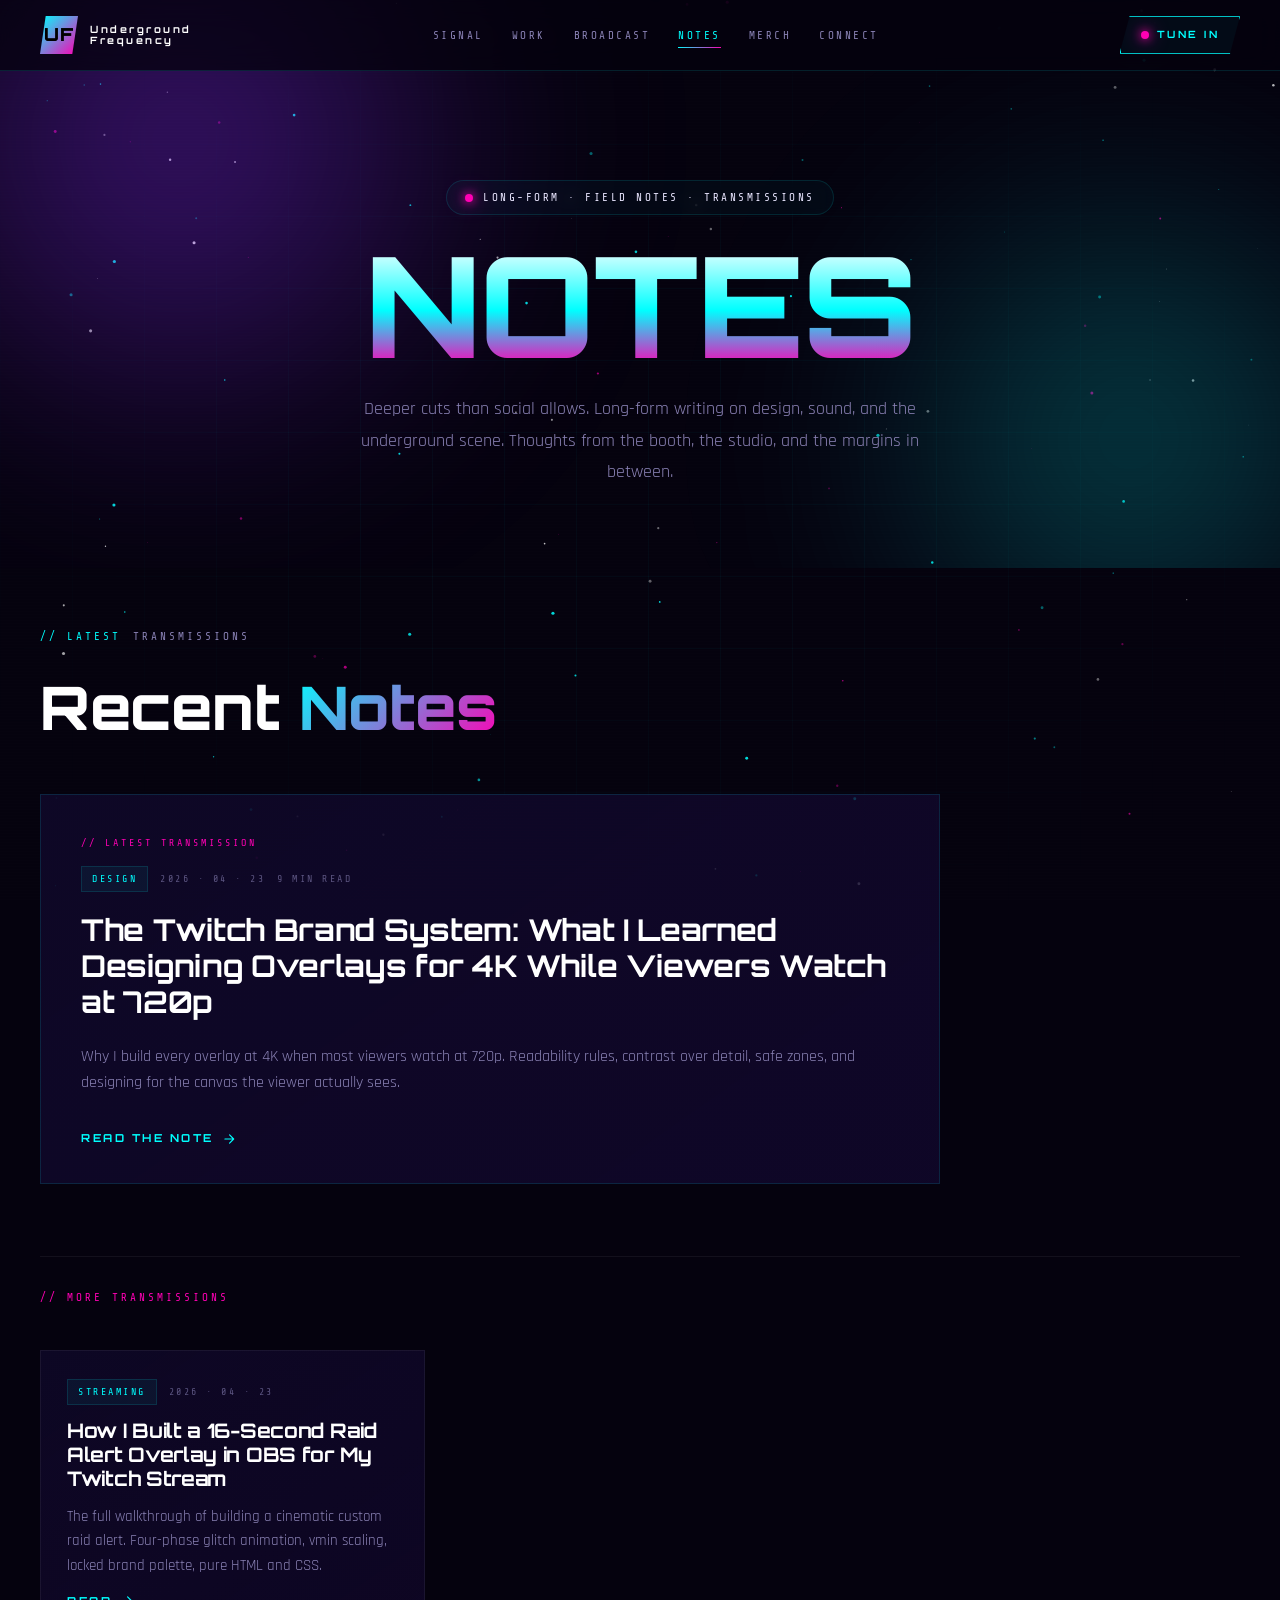
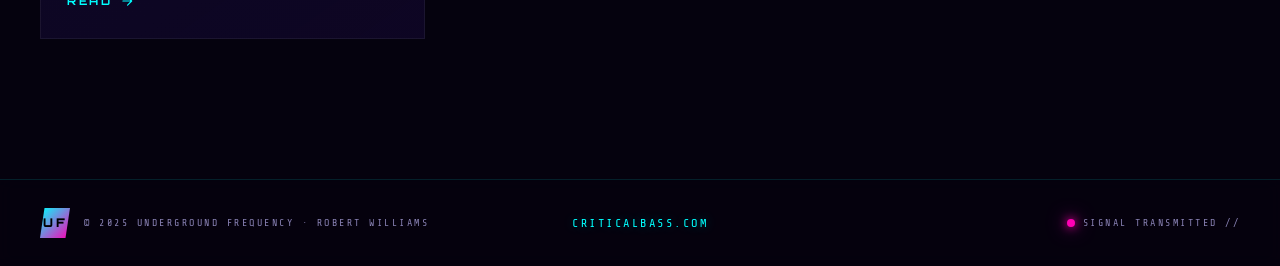
==== notes/index.html @ 5f172b1c "Added a Notes section and two articles" ====
<!DOCTYPE html>
<html lang="en">
<head>
<meta charset="UTF-8">
<meta name="viewport" content="width=device-width,initial-scale=1.0">
<meta name="theme-color" content="#05020e">
<title>Notes · Underground Frequency</title>
<meta name="description" content="Notes from Underground Frequency. Long-form writing on design, sound, and the underground scene by Rob Williams.">
<meta property="og:title" content="Notes · Underground Frequency">
<meta property="og:description" content="Long-form writing on design, sound, and the underground scene.">
<meta property="og:type" content="website">
<meta property="og:url" content="https://criticalbass.com/notes">
<meta property="og:image" content="../event_flyer.jpg">
<meta name="twitter:card" content="summary_large_image">
<link rel="icon" type="image/png" href="../cyber_logo.png">
<link rel="preconnect" href="https://fonts.googleapis.com">
<link rel="preconnect" href="https://fonts.gstatic.com" crossorigin>
<link href="https://fonts.googleapis.com/css2?family=Orbitron:wght@500;700;800;900&family=Rajdhani:wght@300;400;500;600;700&family=Share+Tech+Mono&display=swap" rel="stylesheet">
<link rel="stylesheet" href="../styles.css">
</head>
<body>

<canvas id="starfield" aria-hidden="true"></canvas>
<div class="grid-overlay" aria-hidden="true"></div>
<div class="scanlines" aria-hidden="true"></div>
<div class="scroll-progress" id="scroll-progress" aria-hidden="true"></div>

<nav id="nav">
  <a href="../index.html" class="nav-brand">
    <span class="nav-logo-mark">UF</span>
    <span class="nav-logo-text">Underground<br>Frequency</span>
  </a>
  <ul class="nav-links">
    <li><a href="../index.html#signal">Signal</a></li>
    <li><a href="../index.html#work">Work</a></li>
    <li><a href="../index.html#broadcast">Broadcast</a></li>
    <li><a href="index.html" class="active">Notes</a></li>
    <li><a href="../index.html#merch">Merch</a></li>
    <li><a href="../index.html#connect">Connect</a></li>
  </ul>
  <a href="https://twitch.tv/undergroundfrequency" target="_blank" rel="noopener" class="nav-cta">
    <span class="live-dot"></span>Tune In
  </a>
</nav>

<header class="page-hero" id="top">
  <div class="nebula nebula-1" aria-hidden="true"></div>
  <div class="nebula nebula-2" aria-hidden="true"></div>

  <div class="wrap page-hero-inner">
    <span class="page-eyebrow" data-reveal>
      <span class="live-dot"></span>
      <span>Long-form · Field notes · Transmissions</span>
    </span>
    <h1 class="page-title" data-reveal>
      <span class="glitch" data-text="NOTES">NOTES</span>
    </h1>
    <p class="page-lead" data-reveal>
      Deeper cuts than social allows. Long-form writing on design, sound, and the underground scene. Thoughts from the booth, the studio, and the margins in between.
    </p>
  </div>
</header>

<section class="section notes-section">
  <div class="wrap">
    <div class="section-head" data-reveal>
      <span class="section-number">// Latest</span>
      <span class="section-label">Transmissions</span>
    </div>
    <h2 class="section-title" data-reveal>Recent <span class="grad">Notes</span></h2>

    <div class="notes-featured" data-reveal>
      <a href="the-twitch-brand-system-designing-for-4k-while-viewers-watch-720p.html" class="note-card note-card-featured">
        <span class="note-featured-flag">// Latest transmission</span>
        <div class="note-card-body">
          <div class="note-meta">
            <span class="note-cat">Design</span>
            <span class="note-date">2026 · 04 · 23</span>
            <span class="note-read-time">9 min read</span>
          </div>
          <h3 class="note-title">The Twitch Brand System: What I Learned Designing Overlays for 4K While Viewers Watch at 720p</h3>
          <p class="note-excerpt">Why I build every overlay at 4K when most viewers watch at 720p. Readability rules, contrast over detail, safe zones, and designing for the canvas the viewer actually sees.</p>
          <span class="note-read">
            <span>Read the note</span>
            <svg viewBox="0 0 24 24" fill="none"><path d="M5 12h14M13 5l7 7-7 7" stroke="currentColor" stroke-width="2" stroke-linecap="round" stroke-linejoin="round"/></svg>
          </span>
        </div>
      </a>
    </div>

    <div class="notes-more-label" data-reveal>
      <span>// More transmissions</span>
    </div>

    <div class="notes-grid" data-reveal>
      <a href="how-i-built-a-16-second-raid-alert-overlay-in-obs.html" class="note-card">
        <div class="note-card-body">
          <div class="note-meta">
            <span class="note-cat">Streaming</span>
            <span class="note-date">2026 · 04 · 23</span>
          </div>
          <h3 class="note-title">How I Built a 16-Second Raid Alert Overlay in OBS for My Twitch Stream</h3>
          <p class="note-excerpt">The full walkthrough of building a cinematic custom raid alert. Four-phase glitch animation, vmin scaling, locked brand palette, pure HTML and CSS.</p>
          <span class="note-read">
            <span>Read</span>
            <svg viewBox="0 0 24 24" fill="none"><path d="M5 12h14M13 5l7 7-7 7" stroke="currentColor" stroke-width="2" stroke-linecap="round" stroke-linejoin="round"/></svg>
          </span>
        </div>
      </a>
    </div>
  </div>
</section>

<footer>
  <div class="footer-inner">
    <div class="footer-left">
      <span class="footer-mark">UF</span>
      <span>© 2025 Underground Frequency · Robert Williams</span>
    </div>
    <div class="footer-center">criticalbass.com</div>
    <div class="footer-right">
      <span class="live-dot"></span>
      <span>SIGNAL TRANSMITTED //</span>
    </div>
  </div>
</footer>

<script src="../script.js"></script>
</body>
</html>
---- styles.css ----
/* =========================================================
   UNDERGROUND FREQUENCY · criticalbass.com
   Palette and type per brand style guide
   ========================================================= */

:root {
  --bg: #05020e;
  --bg-2: #0b0620;
  --surface: #0f0828;
  --surface-2: #150a35;
  --cyan: #00ffff;
  --magenta: #ff00b4;
  --purple: #8a2bff;
  --violet: #a98bff;
  --white: #ffffff;
  --text: #e9e6ff;
  --muted: #8a82b5;
  --dim: #5b5480;
  --border: rgba(0, 255, 255, 0.12);
  --border-soft: rgba(255, 255, 255, 0.06);
  --grad: linear-gradient(135deg, var(--cyan) 0%, var(--magenta) 100%);
  --grad-soft: linear-gradient(135deg, rgba(0, 255, 255, 0.35), rgba(255, 0, 180, 0.35));
  --glow-cyan: 0 0 24px rgba(0, 255, 255, 0.45);
  --glow-magenta: 0 0 24px rgba(255, 0, 180, 0.45);
  --shadow-lift: 0 20px 60px rgba(0, 0, 0, 0.6), 0 0 30px rgba(0, 255, 255, 0.08);
  --ease: cubic-bezier(0.22, 1, 0.36, 1);
}

* { margin: 0; padding: 0; box-sizing: border-box; }
html { scroll-behavior: smooth; }
body {
  background: var(--bg);
  color: var(--text);
  font-family: 'Rajdhani', system-ui, sans-serif;
  font-weight: 400;
  overflow-x: hidden;
  line-height: 1.55;
  -webkit-font-smoothing: antialiased;
}
a { color: inherit; text-decoration: none; }
img { display: block; max-width: 100%; }
button { font-family: inherit; cursor: pointer; }

/* ---------- Background FX ---------- */

#starfield {
  position: fixed; inset: 0;
  width: 100%; height: 100%;
  z-index: 0;
  pointer-events: none;
}
.grid-overlay {
  position: fixed; inset: 0;
  pointer-events: none; z-index: 1;
  background-image:
    linear-gradient(rgba(0, 255, 255, 0.035) 1px, transparent 1px),
    linear-gradient(90deg, rgba(0, 255, 255, 0.035) 1px, transparent 1px);
  background-size: 72px 72px;
  mask-image: radial-gradient(ellipse at center, rgba(0,0,0,0.9) 30%, transparent 85%);
  -webkit-mask-image: radial-gradient(ellipse at center, rgba(0,0,0,0.9) 30%, transparent 85%);
}
.scanlines {
  position: fixed; inset: 0;
  pointer-events: none; z-index: 2;
  background-image: repeating-linear-gradient(
    0deg,
    rgba(255, 255, 255, 0.012) 0 1px,
    transparent 1px 3px
  );
  mix-blend-mode: overlay;
  opacity: 0.6;
}
.scroll-progress {
  position: fixed; top: 0; left: 0;
  width: 0%; height: 2px;
  background: var(--grad);
  box-shadow: var(--glow-cyan);
  z-index: 200;
  transition: width 0.1s linear;
}

/* ---------- Nav ---------- */

nav {
  position: fixed; top: 0; left: 0; right: 0;
  z-index: 100;
  display: flex; justify-content: space-between; align-items: center;
  padding: 16px 40px;
  background: rgba(5, 2, 14, 0.75);
  backdrop-filter: blur(16px);
  -webkit-backdrop-filter: blur(16px);
  border-bottom: 1px solid var(--border);
  transition: background 0.3s, border-color 0.3s, padding 0.3s;
}
nav.scrolled {
  padding: 10px 40px;
  background: rgba(5, 2, 14, 0.92);
  border-bottom-color: rgba(0, 255, 255, 0.2);
}
.nav-brand {
  display: flex; align-items: center; gap: 12px;
}
.nav-logo-mark {
  font-family: 'Orbitron', monospace;
  font-size: 18px;
  font-weight: 900;
  letter-spacing: 1px;
  width: 38px; height: 38px;
  display: grid; place-items: center;
  background: var(--grad);
  color: #000;
  clip-path: polygon(15% 0, 100% 0, 85% 100%, 0 100%);
}
.nav-logo-text {
  font-family: 'Orbitron', monospace;
  font-size: 10px;
  font-weight: 700;
  letter-spacing: 2.5px;
  line-height: 1.15;
  color: var(--white);
}
.nav-links {
  display: flex; gap: 28px; list-style: none;
}
.nav-links a {
  font-family: 'Share Tech Mono', monospace;
  font-size: 11px;
  letter-spacing: 2.5px;
  color: var(--muted);
  text-transform: uppercase;
  position: relative;
  padding: 4px 0;
  transition: color 0.25s var(--ease);
}
.nav-links a::after {
  content: '';
  position: absolute; left: 0; bottom: -2px;
  width: 0; height: 1px;
  background: var(--grad);
  transition: width 0.3s var(--ease);
}
.nav-links a:hover { color: var(--cyan); }
.nav-links a:hover::after { width: 100%; }

.nav-cta {
  display: inline-flex; align-items: center; gap: 8px;
  font-family: 'Orbitron', monospace;
  font-size: 10px;
  font-weight: 700;
  letter-spacing: 2.5px;
  text-transform: uppercase;
  color: var(--cyan);
  padding: 10px 20px;
  border: 1px solid var(--cyan);
  background: rgba(0, 255, 255, 0.04);
  clip-path: polygon(10px 0, 100% 0, calc(100% - 10px) 100%, 0 100%);
  transition: background 0.25s, box-shadow 0.25s, transform 0.25s;
}
.nav-cta:hover {
  background: rgba(0, 255, 255, 0.14);
  box-shadow: var(--glow-cyan);
  transform: translateY(-1px);
}

.live-dot {
  width: 8px; height: 8px; border-radius: 50%;
  background: var(--magenta);
  box-shadow: 0 0 10px var(--magenta), 0 0 20px var(--magenta);
  animation: livePulse 1.6s ease-in-out infinite;
  display: inline-block;
  flex-shrink: 0;
}
@keyframes livePulse {
  0%, 100% { opacity: 1; transform: scale(1); }
  50% { opacity: 0.45; transform: scale(0.85); }
}

/* ---------- Hero ---------- */

.hero {
  min-height: 100vh;
  position: relative;
  z-index: 3;
  display: flex; align-items: center; justify-content: center;
  padding: 140px 40px 100px;
  overflow: hidden;
}
.nebula {
  position: absolute;
  border-radius: 50%;
  filter: blur(100px);
  pointer-events: none;
  z-index: -1;
}
.nebula-1 {
  width: 720px; height: 720px;
  background: radial-gradient(circle, rgba(138, 43, 255, 0.45), transparent 70%);
  top: -220px; left: -180px;
  animation: drift 14s ease-in-out infinite;
}
.nebula-2 {
  width: 620px; height: 620px;
  background: radial-gradient(circle, rgba(0, 255, 255, 0.28), transparent 70%);
  bottom: -180px; right: -160px;
  animation: drift 18s ease-in-out infinite reverse;
}
.nebula-3 {
  width: 500px; height: 500px;
  background: radial-gradient(circle, rgba(255, 0, 180, 0.28), transparent 70%);
  top: 45%; left: 50%;
  transform: translate(-50%, -50%);
  animation: pulse 10s ease-in-out infinite;
}
@keyframes drift {
  0%, 100% { transform: translate(0, 0) scale(1); }
  50% { transform: translate(40px, -30px) scale(1.08); }
}
@keyframes pulse {
  0%, 100% { opacity: 0.6; transform: translate(-50%, -50%) scale(1); }
  50% { opacity: 1; transform: translate(-50%, -50%) scale(1.15); }
}

.hero-inner {
  max-width: 960px; margin: 0 auto;
  text-align: center;
  position: relative;
  display: flex; flex-direction: column; align-items: center;
  gap: 28px;
}
.status-pill {
  display: inline-flex; align-items: center; gap: 10px;
  font-family: 'Share Tech Mono', monospace;
  font-size: 11px;
  letter-spacing: 2.5px;
  text-transform: uppercase;
  color: var(--text);
  padding: 8px 18px;
  border: 1px solid var(--border);
  background: rgba(0, 255, 255, 0.03);
  border-radius: 100px;
  backdrop-filter: blur(8px);
}
.hero-logo {
  width: clamp(140px, 18vw, 200px);
  height: auto;
  filter: drop-shadow(0 0 28px rgba(0, 255, 255, 0.35)) drop-shadow(0 0 40px rgba(255, 0, 180, 0.18));
  animation: floatY 6s ease-in-out infinite;
}
@keyframes floatY {
  0%, 100% { transform: translateY(0); }
  50% { transform: translateY(-10px); }
}

.hero-title {
  font-family: 'Orbitron', monospace;
  font-weight: 900;
  font-size: clamp(44px, 10vw, 130px);
  line-height: 0.88;
  letter-spacing: -1px;
  display: flex; flex-direction: column; gap: 2px;
}
.hero-title .glitch {
  background: linear-gradient(180deg, #ffffff 0%, var(--cyan) 55%, var(--magenta) 100%);
  -webkit-background-clip: text;
  background-clip: text;
  -webkit-text-fill-color: transparent;
  color: transparent;
  position: relative;
  display: inline-block;
}
.hero-title .glitch::before,
.hero-title .glitch::after {
  content: attr(data-text);
  position: absolute;
  inset: 0;
  background: inherit;
  -webkit-background-clip: text;
  background-clip: text;
  -webkit-text-fill-color: transparent;
  color: transparent;
  pointer-events: none;
  opacity: 0;
}
.hero-title .glitch:hover::before {
  opacity: 0.6;
  transform: translate(-3px, 0);
  filter: hue-rotate(30deg);
  animation: glitchA 0.7s steps(3) infinite;
}
.hero-title .glitch:hover::after {
  opacity: 0.6;
  transform: translate(3px, 0);
  filter: hue-rotate(-30deg);
  animation: glitchB 0.7s steps(3) infinite;
}
@keyframes glitchA {
  0%, 100% { clip-path: inset(0 0 80% 0); }
  50% { clip-path: inset(40% 0 20% 0); }
}
@keyframes glitchB {
  0%, 100% { clip-path: inset(80% 0 0 0); }
  50% { clip-path: inset(20% 0 40% 0); }
}

.hero-meta {
  display: flex; flex-wrap: wrap; justify-content: center;
  gap: 12px;
  font-size: 15px;
  color: var(--text);
  font-weight: 500;
  letter-spacing: 0.5px;
}
.hero-meta .dot { color: var(--cyan); }

.hero-tags {
  display: flex; flex-wrap: wrap; justify-content: center;
  gap: 12px;
  font-family: 'Share Tech Mono', monospace;
  font-size: 11px;
  letter-spacing: 3.5px;
  color: var(--muted);
}
.hero-tags .sep { color: var(--magenta); }

.waveform {
  display: flex; gap: 4px; align-items: center;
  height: 52px;
  margin: 6px 0;
}
.waveform span {
  display: block;
  width: 3px;
  background: var(--grad);
  border-radius: 2px;
  box-shadow: 0 0 8px rgba(0, 255, 255, 0.5);
  animation: wave 1.2s ease-in-out infinite;
}
.waveform span:nth-child(1)  { animation-delay: 0.00s; }
.waveform span:nth-child(2)  { animation-delay: 0.08s; }
.waveform span:nth-child(3)  { animation-delay: 0.16s; }
.waveform span:nth-child(4)  { animation-delay: 0.24s; }
.waveform span:nth-child(5)  { animation-delay: 0.32s; }
.waveform span:nth-child(6)  { animation-delay: 0.40s; }
.waveform span:nth-child(7)  { animation-delay: 0.48s; }
.waveform span:nth-child(8)  { animation-delay: 0.56s; }
.waveform span:nth-child(9)  { animation-delay: 0.64s; }
.waveform span:nth-child(10) { animation-delay: 0.72s; }
.waveform span:nth-child(11) { animation-delay: 0.80s; }
.waveform span:nth-child(12) { animation-delay: 0.88s; }
.waveform span:nth-child(13) { animation-delay: 0.96s; }
.waveform span:nth-child(14) { animation-delay: 1.04s; }
.waveform span:nth-child(15) { animation-delay: 1.12s; }
.waveform span:nth-child(16) { animation-delay: 1.20s; }
.waveform span:nth-child(17) { animation-delay: 1.28s; }
.waveform span:nth-child(18) { animation-delay: 1.36s; }
.waveform span:nth-child(19) { animation-delay: 1.44s; }
.waveform span:nth-child(20) { animation-delay: 1.52s; }
.waveform span:nth-child(21) { animation-delay: 1.60s; }
.waveform span:nth-child(22) { animation-delay: 1.68s; }
.waveform span:nth-child(23) { animation-delay: 1.76s; }
.waveform span:nth-child(24) { animation-delay: 1.84s; }
.waveform span:nth-child(25) { animation-delay: 1.92s; }
@keyframes wave {
  0%, 100% { height: 12%; }
  50% { height: 100%; }
}

.hero-ctas {
  display: flex; gap: 16px; flex-wrap: wrap; justify-content: center;
  margin-top: 8px;
}
.btn {
  display: inline-flex; align-items: center; gap: 10px;
  font-family: 'Orbitron', monospace;
  font-size: 11px;
  font-weight: 700;
  letter-spacing: 3px;
  text-transform: uppercase;
  padding: 16px 28px;
  border: 1px solid transparent;
  transition: transform 0.25s var(--ease), box-shadow 0.25s var(--ease), background 0.25s, color 0.25s;
  position: relative;
  clip-path: polygon(12px 0, 100% 0, calc(100% - 12px) 100%, 0 100%);
}
.btn svg { width: 16px; height: 16px; }
.btn-primary {
  background: var(--grad);
  color: #000;
  font-weight: 800;
}
.btn-primary:hover {
  transform: translateY(-3px);
  box-shadow: 0 16px 42px rgba(0, 255, 255, 0.35), 0 0 0 1px rgba(255, 0, 180, 0.3);
}
.btn-ghost {
  background: rgba(0, 255, 255, 0.04);
  border-color: var(--cyan);
  color: var(--cyan);
}
.btn-ghost:hover {
  background: rgba(0, 255, 255, 0.12);
  transform: translateY(-3px);
  box-shadow: var(--glow-cyan);
}

.scroll-hint {
  position: absolute; bottom: 32px; left: 50%;
  transform: translateX(-50%);
  display: flex; flex-direction: column; align-items: center; gap: 10px;
}
.scroll-hint span {
  font-family: 'Share Tech Mono', monospace;
  font-size: 10px;
  letter-spacing: 3px;
  color: var(--muted);
}
.scroll-hint .scroll-line {
  width: 1px; height: 44px;
  background: linear-gradient(180deg, var(--cyan), transparent);
  animation: pulseLine 2s ease-in-out infinite;
}
@keyframes pulseLine {
  0%, 100% { opacity: 0.3; }
  50% { opacity: 1; }
}

/* ---------- Section primitives ---------- */

.section {
  position: relative;
  z-index: 3;
  padding: 140px 40px;
}
.wrap {
  max-width: 1280px;
  margin: 0 auto;
  width: 100%;
}
.section-head {
  display: flex; align-items: center; gap: 12px;
  margin-bottom: 16px;
}
.section-head.center { justify-content: center; }
.section-number, .section-label {
  font-family: 'Share Tech Mono', monospace;
  font-size: 11px;
  letter-spacing: 3px;
  text-transform: uppercase;
}
.section-number { color: var(--cyan); }
.section-label { color: var(--muted); }
.section-title {
  font-family: 'Orbitron', monospace;
  font-size: clamp(32px, 5vw, 60px);
  font-weight: 800;
  color: var(--white);
  margin-bottom: 20px;
  letter-spacing: -0.5px;
}
.section-title.center { text-align: center; }
.section-title .grad {
  background: var(--grad);
  -webkit-background-clip: text;
  background-clip: text;
  -webkit-text-fill-color: transparent;
}
.section-sub {
  font-size: 17px;
  color: var(--muted);
  max-width: 640px;
  margin-bottom: 48px;
  line-height: 1.7;
}
.section-sub.center { margin-left: auto; margin-right: auto; text-align: center; }

.divider {
  position: relative;
  z-index: 3;
  display: flex; align-items: center; gap: 16px;
  max-width: 1280px;
  margin: 0 auto;
  padding: 0 40px;
}
.divider span {
  flex: 1; height: 1px;
  background: linear-gradient(90deg, transparent, rgba(0, 255, 255, 0.25), transparent);
}
.divider i {
  display: block; width: 8px; height: 8px;
  background: var(--cyan);
  transform: rotate(45deg);
  box-shadow: 0 0 12px var(--cyan);
}

/* ---------- Signal (About) ---------- */

.signal-grid {
  display: grid; grid-template-columns: 1.1fr 1fr;
  gap: 72px; align-items: center;
  margin-top: 32px;
}
.signal-copy p {
  font-size: 17px; line-height: 1.85;
  color: var(--muted);
  margin-bottom: 16px;
}
.signal-copy p.lead {
  font-size: 20px;
  color: var(--text);
}
.signal-copy p strong { color: var(--white); font-weight: 600; }
.signal-copy .whisper {
  font-family: 'Share Tech Mono', monospace;
  font-size: 12px;
  letter-spacing: 3px;
  color: var(--cyan);
  text-transform: uppercase;
  margin-top: 24px;
}
.stats {
  display: grid; grid-template-columns: 1fr 1fr;
  gap: 18px;
}
.stat {
  background: linear-gradient(145deg, rgba(15, 8, 40, 0.8), rgba(21, 10, 53, 0.5));
  border: 1px solid var(--border-soft);
  padding: 26px 22px;
  position: relative;
  transition: transform 0.3s var(--ease), border-color 0.3s;
  overflow: hidden;
}
.stat::before {
  content: '';
  position: absolute; top: 0; left: 0;
  width: 3px; height: 100%;
  background: var(--grad);
}
.stat::after {
  content: '';
  position: absolute;
  top: -2px; right: -2px;
  width: 16px; height: 16px;
  border-top: 2px solid var(--cyan);
  border-right: 2px solid var(--cyan);
  opacity: 0;
  transition: opacity 0.3s;
}
.stat:hover {
  transform: translateY(-4px);
  border-color: rgba(0, 255, 255, 0.3);
}
.stat:hover::after { opacity: 1; }
.stat-num {
  display: block;
  font-family: 'Orbitron', monospace;
  font-size: 34px;
  font-weight: 800;
  color: var(--cyan);
  text-shadow: 0 0 18px rgba(0, 255, 255, 0.5);
  margin-bottom: 8px;
  letter-spacing: -1px;
}
.stat-num small {
  font-size: 14px;
  color: var(--magenta);
  text-shadow: 0 0 10px rgba(255, 0, 180, 0.5);
  margin-left: 2px;
}
.stat-lbl {
  display: block;
  font-family: 'Share Tech Mono', monospace;
  font-size: 10px;
  letter-spacing: 2px;
  color: var(--muted);
  text-transform: uppercase;
}

/* ---------- Work / Gallery ---------- */

.filters {
  display: flex; flex-wrap: wrap; gap: 10px;
  margin-bottom: 40px;
}
.filter {
  font-family: 'Share Tech Mono', monospace;
  font-size: 11px;
  letter-spacing: 2.5px;
  text-transform: uppercase;
  padding: 10px 18px;
  background: transparent;
  color: var(--muted);
  border: 1px solid var(--border-soft);
  transition: color 0.25s, border-color 0.25s, background 0.25s, box-shadow 0.25s;
}
.filter:hover { color: var(--cyan); border-color: var(--cyan); }
.filter.active {
  color: #000;
  background: var(--grad);
  border-color: transparent;
  box-shadow: 0 0 20px rgba(0, 255, 255, 0.3);
  font-weight: 700;
}

.gallery {
  display: grid;
  grid-template-columns: repeat(6, 1fr);
  grid-auto-rows: 220px;
  gap: 18px;
}
.tile {
  position: relative;
  overflow: hidden;
  grid-column: span 2;
  grid-row: span 1;
  background: var(--surface);
  border: 1px solid var(--border-soft);
  cursor: pointer;
  transition: transform 0.45s var(--ease), border-color 0.35s, box-shadow 0.35s, opacity 0.35s;
}
.tile img {
  width: 100%; height: 100%;
  object-fit: cover;
  transition: transform 0.6s var(--ease), filter 0.35s;
}
.tile::before, .tile::after {
  content: '';
  position: absolute;
  width: 22px; height: 22px;
  opacity: 0;
  transition: opacity 0.3s;
  z-index: 3;
}
.tile::before {
  top: 10px; right: 10px;
  border-top: 2px solid var(--cyan);
  border-right: 2px solid var(--cyan);
}
.tile::after {
  bottom: 10px; left: 10px;
  border-bottom: 2px solid var(--magenta);
  border-left: 2px solid var(--magenta);
}
.tile:hover {
  transform: translateY(-6px);
  border-color: rgba(0, 255, 255, 0.35);
  box-shadow: var(--shadow-lift);
}
.tile:hover::before, .tile:hover::after { opacity: 1; }
.tile:hover img { transform: scale(1.06); }
.tile figcaption {
  position: absolute; left: 0; right: 0; bottom: 0;
  padding: 22px 18px 16px;
  background: linear-gradient(0deg, rgba(5, 2, 14, 0.96) 10%, rgba(5, 2, 14, 0.4) 70%, transparent);
  transform: translateY(30%);
  opacity: 0;
  transition: transform 0.35s var(--ease), opacity 0.35s;
  z-index: 2;
}
.tile:hover figcaption { transform: translateY(0); opacity: 1; }
.tile-cat {
  display: block;
  font-family: 'Share Tech Mono', monospace;
  font-size: 9px;
  letter-spacing: 3px;
  color: var(--cyan);
  text-transform: uppercase;
  margin-bottom: 6px;
}
.tile-title {
  display: block;
  font-family: 'Orbitron', monospace;
  font-size: 14px;
  font-weight: 700;
  color: var(--white);
  letter-spacing: 0.5px;
  margin-bottom: 3px;
}
.tile-meta {
  display: block;
  font-size: 11px;
  color: var(--muted);
  letter-spacing: 0.5px;
}
.tile-lg  { grid-column: span 4; grid-row: span 2; }
.tile-tall { grid-row: span 2; }
.tile-wide { grid-column: span 4; }

.tile.hidden {
  opacity: 0; pointer-events: none;
  transform: scale(0.92);
  display: none;
}

/* ---------- Broadcast ---------- */

.broadcast-section { background: linear-gradient(180deg, transparent, rgba(15, 8, 40, 0.5), transparent); }
.broadcast-card {
  position: relative;
  margin-top: 40px;
  padding: 56px 52px;
  background: linear-gradient(145deg, rgba(15, 8, 40, 0.95), rgba(21, 10, 53, 0.75));
  border: 1px solid var(--border);
  overflow: hidden;
  display: grid;
  grid-template-columns: 1fr auto;
  gap: 60px;
  align-items: center;
}
.broadcast-glow {
  position: absolute;
  top: -40%; right: -10%;
  width: 560px; height: 560px;
  background: radial-gradient(circle, rgba(255, 0, 180, 0.3), transparent 65%);
  filter: blur(60px);
  pointer-events: none;
}
.broadcast-content { position: relative; z-index: 2; }
.broadcast-status {
  display: inline-flex; align-items: center; gap: 10px;
  font-family: 'Share Tech Mono', monospace;
  font-size: 11px;
  letter-spacing: 3px;
  color: var(--cyan);
  text-transform: uppercase;
  padding: 8px 16px;
  border: 1px solid var(--cyan);
  background: rgba(0, 255, 255, 0.06);
  margin-bottom: 20px;
}
.broadcast-title {
  font-family: 'Orbitron', monospace;
  font-size: clamp(28px, 3.2vw, 44px);
  font-weight: 800;
  color: var(--white);
  margin-bottom: 18px;
  letter-spacing: -0.5px;
}
.broadcast-copy {
  font-size: 17px;
  color: var(--muted);
  line-height: 1.8;
  max-width: 520px;
  margin-bottom: 30px;
}
.broadcast-copy strong { color: var(--white); }
.broadcast-ctas {
  display: flex; gap: 14px; flex-wrap: wrap;
}
.broadcast-eq {
  display: flex; gap: 5px; align-items: flex-end;
  height: 160px;
  position: relative; z-index: 2;
}
.broadcast-eq span {
  display: block;
  width: 6px;
  background: var(--grad);
  border-radius: 3px;
  box-shadow: 0 0 10px rgba(0, 255, 255, 0.45);
  animation: eq 1.4s ease-in-out infinite;
}
.broadcast-eq span:nth-child(1)  { animation-delay: 0.00s; }
.broadcast-eq span:nth-child(2)  { animation-delay: 0.07s; }
.broadcast-eq span:nth-child(3)  { animation-delay: 0.14s; }
.broadcast-eq span:nth-child(4)  { animation-delay: 0.21s; }
.broadcast-eq span:nth-child(5)  { animation-delay: 0.28s; }
.broadcast-eq span:nth-child(6)  { animation-delay: 0.35s; }
.broadcast-eq span:nth-child(7)  { animation-delay: 0.42s; }
.broadcast-eq span:nth-child(8)  { animation-delay: 0.49s; }
.broadcast-eq span:nth-child(9)  { animation-delay: 0.56s; }
.broadcast-eq span:nth-child(10) { animation-delay: 0.63s; }
.broadcast-eq span:nth-child(11) { animation-delay: 0.70s; }
.broadcast-eq span:nth-child(12) { animation-delay: 0.77s; }
.broadcast-eq span:nth-child(13) { animation-delay: 0.84s; }
.broadcast-eq span:nth-child(14) { animation-delay: 0.91s; }
.broadcast-eq span:nth-child(15) { animation-delay: 0.98s; }
.broadcast-eq span:nth-child(16) { animation-delay: 1.05s; }
.broadcast-eq span:nth-child(17) { animation-delay: 1.12s; }
.broadcast-eq span:nth-child(18) { animation-delay: 1.19s; }
.broadcast-eq span:nth-child(19) { animation-delay: 1.26s; }
.broadcast-eq span:nth-child(20) { animation-delay: 1.33s; }
@keyframes eq {
  0%, 100% { height: 15%; }
  50% { height: 100%; }
}

/* ---------- Merch ---------- */

.merch-card {
  margin-top: 40px;
  display: grid; grid-template-columns: 1fr 1fr;
  gap: 60px; align-items: center;
  padding: 52px;
  background: linear-gradient(145deg, rgba(15, 8, 40, 0.9), rgba(21, 10, 53, 0.6));
  border: 1px solid var(--border-soft);
  position: relative; overflow: hidden;
}
.merch-visual {
  position: relative;
  aspect-ratio: 1/1;
  transform: rotate(-2deg);
}
.merch-visual img {
  position: absolute;
  width: 80%; height: 80%;
  object-fit: cover;
  top: 0; left: 0;
  border: 1px solid var(--border-soft);
  box-shadow: 0 20px 60px rgba(0, 0, 0, 0.6);
  transition: transform 0.4s var(--ease);
}
.merch-visual-2 {
  top: auto !important; left: auto !important;
  bottom: 0; right: 0;
  transform: rotate(6deg);
  z-index: 2;
}
.merch-card:hover .merch-visual img { transform: translate(-6px, -6px); }
.merch-card:hover .merch-visual-2 { transform: rotate(6deg) translate(6px, 6px) !important; }
.merch-copy .section-label { display: block; margin-bottom: 12px; color: var(--cyan); }
.merch-copy h3 {
  font-family: 'Orbitron', monospace;
  font-size: clamp(24px, 2.8vw, 36px);
  font-weight: 800;
  color: var(--white);
  line-height: 1.1;
  margin-bottom: 16px;
  letter-spacing: -0.5px;
}
.merch-copy p {
  font-size: 17px; color: var(--muted); line-height: 1.75;
  margin-bottom: 28px;
}

/* ---------- Connect ---------- */

.connect-inner { max-width: 760px; text-align: center; }
.socials {
  display: grid; grid-template-columns: repeat(4, 1fr);
  gap: 16px;
  margin: 44px 0 36px;
}
.social {
  display: flex; flex-direction: column; align-items: center; gap: 10px;
  padding: 26px 16px;
  background: rgba(15, 8, 40, 0.6);
  border: 1px solid var(--border-soft);
  transition: transform 0.3s var(--ease), border-color 0.3s, background 0.3s, box-shadow 0.3s;
  position: relative;
  overflow: hidden;
}
.social::before {
  content: '';
  position: absolute; top: 0; left: 0; right: 0;
  height: 2px;
  background: var(--grad);
  transform: scaleX(0);
  transition: transform 0.35s var(--ease);
}
.social svg {
  width: 28px; height: 28px;
  color: var(--muted);
  transition: color 0.3s, filter 0.3s;
}
.social span {
  font-family: 'Orbitron', monospace;
  font-size: 11px;
  font-weight: 700;
  letter-spacing: 2px;
  text-transform: uppercase;
  color: var(--muted);
  transition: color 0.3s;
}
.social:hover {
  transform: translateY(-4px);
  border-color: rgba(0, 255, 255, 0.35);
  background: rgba(0, 255, 255, 0.05);
  box-shadow: 0 12px 40px rgba(0, 0, 0, 0.4), 0 0 24px rgba(0, 255, 255, 0.15);
}
.social:hover::before { transform: scaleX(1); }
.social:hover svg { color: var(--cyan); filter: drop-shadow(0 0 8px rgba(0, 255, 255, 0.6)); }
.social:hover span { color: var(--white); }

.email-link {
  display: inline-flex; flex-direction: column; gap: 6px;
  padding: 22px 36px;
  border: 1px dashed rgba(0, 255, 255, 0.3);
  transition: border-color 0.3s, box-shadow 0.3s;
}
.email-link:hover {
  border-color: var(--cyan);
  box-shadow: 0 0 30px rgba(0, 255, 255, 0.18);
}
.email-label {
  font-family: 'Share Tech Mono', monospace;
  font-size: 10px;
  letter-spacing: 3px;
  color: var(--magenta);
  text-transform: uppercase;
}
.email-addr {
  font-family: 'Share Tech Mono', monospace;
  font-size: 16px;
  letter-spacing: 1.5px;
  color: var(--cyan);
  text-shadow: 0 0 12px rgba(0, 255, 255, 0.4);
}

/* ---------- Footer ---------- */

footer {
  position: relative;
  z-index: 3;
  border-top: 1px solid var(--border);
  padding: 28px 40px;
  background: rgba(5, 2, 14, 0.6);
  backdrop-filter: blur(8px);
}
.footer-inner {
  max-width: 1280px; margin: 0 auto;
  display: grid;
  grid-template-columns: 1fr auto 1fr;
  gap: 24px;
  align-items: center;
  font-family: 'Share Tech Mono', monospace;
  font-size: 10px;
  letter-spacing: 2.5px;
  color: var(--muted);
  text-transform: uppercase;
}
.footer-left { display: flex; align-items: center; gap: 14px; }
.footer-mark {
  width: 30px; height: 30px;
  display: grid; place-items: center;
  font-family: 'Orbitron', monospace;
  font-size: 12px; font-weight: 900;
  background: var(--grad);
  color: #000;
  clip-path: polygon(15% 0, 100% 0, 85% 100%, 0 100%);
}
.footer-center {
  color: var(--cyan);
  text-shadow: 0 0 12px rgba(0, 255, 255, 0.3);
  font-size: 12px;
}
.footer-right { text-align: right; display: flex; justify-content: flex-end; align-items: center; gap: 8px; }

/* ---------- Lightbox ---------- */

.lightbox {
  position: fixed; inset: 0;
  background: rgba(5, 2, 14, 0.96);
  backdrop-filter: blur(18px);
  z-index: 500;
  display: none;
  justify-content: center; align-items: center;
  padding: 40px;
  animation: lbIn 0.3s var(--ease);
}
.lightbox.open { display: flex; }
@keyframes lbIn {
  from { opacity: 0; }
  to { opacity: 1; }
}
.lightbox-frame {
  position: relative;
  max-width: 90vw; max-height: 90vh;
  display: flex; flex-direction: column; gap: 16px;
  align-items: center;
}
.lightbox img {
  max-width: 100%; max-height: 80vh;
  object-fit: contain;
  border: 1px solid rgba(0, 255, 255, 0.3);
  box-shadow: 0 0 80px rgba(0, 255, 255, 0.15), 0 20px 60px rgba(0, 0, 0, 0.8);
}
.lightbox-caption {
  font-family: 'Share Tech Mono', monospace;
  font-size: 12px;
  letter-spacing: 2px;
  color: var(--cyan);
  text-transform: uppercase;
  text-align: center;
}
.lightbox-close {
  position: absolute; top: 24px; right: 32px;
  width: 44px; height: 44px;
  background: transparent;
  border: 1px solid var(--cyan);
  color: var(--cyan);
  display: grid; place-items: center;
  transition: background 0.25s, box-shadow 0.25s, transform 0.25s;
}
.lightbox-close svg { width: 18px; height: 18px; }
.lightbox-close:hover {
  background: rgba(0, 255, 255, 0.1);
  box-shadow: var(--glow-cyan);
  transform: rotate(90deg);
}

/* ---------- Notes / long-form pages ---------- */

.nav-links a.active {
  color: var(--cyan);
}
.nav-links a.active::after {
  width: 100%;
}

.page-hero {
  position: relative;
  z-index: 3;
  padding: 180px 40px 80px;
  overflow: hidden;
}
.page-hero-inner {
  max-width: 860px;
  margin: 0 auto;
  text-align: center;
  display: flex; flex-direction: column; align-items: center;
  gap: 26px;
}
.page-eyebrow {
  display: inline-flex; align-items: center; gap: 10px;
  font-family: 'Share Tech Mono', monospace;
  font-size: 11px;
  letter-spacing: 2.5px;
  text-transform: uppercase;
  color: var(--text);
  padding: 8px 18px;
  border: 1px solid var(--border);
  background: rgba(0, 255, 255, 0.03);
  border-radius: 100px;
  backdrop-filter: blur(8px);
}
.page-title {
  font-family: 'Orbitron', monospace;
  font-weight: 900;
  font-size: clamp(56px, 11vw, 140px);
  line-height: 0.9;
  letter-spacing: -2px;
}
.page-title .glitch {
  background: linear-gradient(180deg, #ffffff 0%, var(--cyan) 55%, var(--magenta) 100%);
  -webkit-background-clip: text;
  background-clip: text;
  -webkit-text-fill-color: transparent;
  color: transparent;
  display: inline-block;
  position: relative;
}
.page-lead {
  font-size: 18px;
  line-height: 1.75;
  color: var(--muted);
  max-width: 620px;
}

.notes-section {
  padding-top: 60px;
}
.notes-grid {
  display: grid;
  grid-template-columns: repeat(3, 1fr);
  gap: 22px;
  margin-top: 40px;
}
.note-card {
  display: flex; flex-direction: column;
  background: linear-gradient(145deg, rgba(15, 8, 40, 0.85), rgba(21, 10, 53, 0.55));
  border: 1px solid var(--border-soft);
  padding: 28px 26px;
  position: relative;
  overflow: hidden;
  transition: transform 0.35s var(--ease), border-color 0.35s, box-shadow 0.35s;
  min-height: 240px;
}
.note-card::before {
  content: '';
  position: absolute; top: 0; left: 0;
  width: 100%; height: 2px;
  background: var(--grad);
  transform: scaleX(0);
  transform-origin: left;
  transition: transform 0.4s var(--ease);
}
.note-card::after {
  content: '';
  position: absolute;
  top: 12px; right: 12px;
  width: 18px; height: 18px;
  border-top: 2px solid var(--cyan);
  border-right: 2px solid var(--cyan);
  opacity: 0;
  transition: opacity 0.3s;
}
.note-card:hover {
  transform: translateY(-6px);
  border-color: rgba(0, 255, 255, 0.35);
  box-shadow: var(--shadow-lift);
}
.note-card:hover::before { transform: scaleX(1); }
.note-card:hover::after { opacity: 1; }
.note-card-body { display: flex; flex-direction: column; gap: 14px; flex: 1; }
.note-meta {
  display: flex; align-items: center; gap: 12px;
  font-family: 'Share Tech Mono', monospace;
  font-size: 10px;
  letter-spacing: 2.5px;
  text-transform: uppercase;
}
.note-cat {
  color: var(--cyan);
  padding: 4px 10px;
  border: 1px solid var(--border);
  background: rgba(0, 255, 255, 0.05);
}
.note-date { color: var(--dim); }
.note-title {
  font-family: 'Orbitron', monospace;
  font-size: 20px;
  font-weight: 700;
  color: var(--white);
  line-height: 1.2;
  letter-spacing: -0.3px;
}
.note-excerpt {
  font-size: 15px;
  color: var(--muted);
  line-height: 1.65;
  flex: 1;
}
.note-read {
  display: inline-flex; align-items: center; gap: 8px;
  margin-top: auto;
  font-family: 'Orbitron', monospace;
  font-size: 11px;
  font-weight: 700;
  letter-spacing: 2.5px;
  text-transform: uppercase;
  color: var(--cyan);
  transition: gap 0.3s, text-shadow 0.3s;
}
.note-read svg { width: 14px; height: 14px; }
.note-card:hover .note-read {
  gap: 14px;
  text-shadow: 0 0 10px rgba(0, 255, 255, 0.5);
}

.notes-empty {
  margin-top: 40px;
  padding: 64px 48px;
  background: linear-gradient(145deg, rgba(15, 8, 40, 0.6), rgba(21, 10, 53, 0.35));
  border: 1px dashed rgba(0, 255, 255, 0.25);
  text-align: center;
  position: relative;
  overflow: hidden;
}
.notes-empty-bars {
  display: flex; gap: 4px; align-items: center; justify-content: center;
  height: 64px;
  margin-bottom: 28px;
}
.notes-empty-bars span {
  display: block;
  width: 3px;
  background: var(--grad);
  border-radius: 2px;
  opacity: 0.6;
  animation: wave 1.8s ease-in-out infinite;
}
.notes-empty-bars span:nth-child(1)  { animation-delay: 0.00s; }
.notes-empty-bars span:nth-child(2)  { animation-delay: 0.10s; }
.notes-empty-bars span:nth-child(3)  { animation-delay: 0.20s; }
.notes-empty-bars span:nth-child(4)  { animation-delay: 0.30s; }
.notes-empty-bars span:nth-child(5)  { animation-delay: 0.40s; }
.notes-empty-bars span:nth-child(6)  { animation-delay: 0.50s; }
.notes-empty-bars span:nth-child(7)  { animation-delay: 0.60s; }
.notes-empty-bars span:nth-child(8)  { animation-delay: 0.70s; }
.notes-empty-bars span:nth-child(9)  { animation-delay: 0.80s; }
.notes-empty-bars span:nth-child(10) { animation-delay: 0.90s; }
.notes-empty-bars span:nth-child(11) { animation-delay: 1.00s; }
.notes-empty-bars span:nth-child(12) { animation-delay: 1.10s; }
.notes-empty-bars span:nth-child(13) { animation-delay: 1.20s; }
.notes-empty h3 {
  font-family: 'Orbitron', monospace;
  font-size: clamp(22px, 2.6vw, 32px);
  font-weight: 800;
  color: var(--white);
  margin-bottom: 14px;
  letter-spacing: -0.3px;
}
.notes-empty p {
  font-size: 16px;
  color: var(--muted);
  max-width: 480px;
  margin: 0 auto 32px;
  line-height: 1.7;
}
.notes-empty-ctas {
  display: flex; gap: 14px; flex-wrap: wrap; justify-content: center;
}

/* Featured latest-article card */
.notes-featured {
  margin-top: 40px;
  max-width: 900px;
}
.notes-more-label {
  margin: 72px 0 24px;
  padding-top: 28px;
  border-top: 1px solid var(--border-soft);
}
.notes-more-label span {
  font-family: 'Share Tech Mono', monospace;
  font-size: 11px;
  letter-spacing: 3px;
  color: var(--magenta);
  text-transform: uppercase;
}
.note-card-featured {
  padding: 40px 40px 36px;
  min-height: 0;
  background: linear-gradient(145deg, rgba(15, 8, 40, 0.92), rgba(21, 10, 53, 0.65));
  border-color: var(--border);
}
.note-featured-flag {
  display: inline-block;
  font-family: 'Share Tech Mono', monospace;
  font-size: 10px;
  letter-spacing: 3px;
  color: var(--magenta);
  text-transform: uppercase;
  margin-bottom: 16px;
}
.note-card-featured .note-title {
  font-size: clamp(22px, 2.6vw, 30px);
  line-height: 1.2;
  margin: 6px 0 10px;
}
.note-card-featured .note-excerpt {
  font-size: 16px;
  margin-bottom: 20px;
}
.note-read-time {
  color: var(--dim);
}

/* ---------- Article / long-form reading ---------- */

.article {
  position: relative;
  z-index: 3;
}
.article-hero {
  position: relative;
  padding: 160px 40px 60px;
  overflow: hidden;
}
.article-hero-inner {
  max-width: 820px;
  margin: 0 auto;
}
.article-back {
  display: inline-flex; align-items: center; gap: 8px;
  font-family: 'Share Tech Mono', monospace;
  font-size: 11px;
  letter-spacing: 2.5px;
  text-transform: uppercase;
  color: var(--muted);
  padding: 8px 14px;
  border: 1px solid var(--border-soft);
  background: rgba(0, 255, 255, 0.03);
  transition: color 0.25s, border-color 0.25s, background 0.25s;
  margin-bottom: 28px;
}
.article-back svg { width: 14px; height: 14px; }
.article-back:hover {
  color: var(--cyan);
  border-color: var(--cyan);
  background: rgba(0, 255, 255, 0.08);
}
.article-meta {
  display: flex; flex-wrap: wrap; align-items: center; gap: 14px;
  margin-bottom: 24px;
  font-family: 'Share Tech Mono', monospace;
  font-size: 11px;
  letter-spacing: 2.5px;
  text-transform: uppercase;
}
.article-date { color: var(--muted); }
.article-read { color: var(--dim); }
.article-title {
  font-family: 'Orbitron', monospace;
  font-weight: 800;
  font-size: clamp(30px, 4.2vw, 54px);
  line-height: 1.08;
  letter-spacing: -0.8px;
  color: var(--white);
  margin-bottom: 24px;
}
.article-title .grad {
  background: var(--grad);
  -webkit-background-clip: text;
  background-clip: text;
  -webkit-text-fill-color: transparent;
}
.article-byline {
  font-family: 'Share Tech Mono', monospace;
  font-size: 12px;
  letter-spacing: 2.5px;
  text-transform: uppercase;
  color: var(--cyan);
  text-shadow: 0 0 12px rgba(0, 255, 255, 0.35);
  padding-bottom: 32px;
  border-bottom: 1px solid var(--border-soft);
}

.article-body {
  max-width: 720px;
  padding: 60px 40px 80px;
  font-family: 'Rajdhani', sans-serif;
  font-size: 18px;
  line-height: 1.85;
  color: #cac5ea;
}
.article-body p {
  margin-bottom: 24px;
}
.article-body p.article-lede {
  font-size: 22px;
  line-height: 1.65;
  color: var(--text);
  margin-bottom: 36px;
  font-weight: 400;
}
.article-body h2 {
  font-family: 'Orbitron', monospace;
  font-weight: 700;
  font-size: clamp(22px, 2.4vw, 28px);
  line-height: 1.25;
  letter-spacing: -0.3px;
  color: var(--white);
  margin: 56px 0 20px;
  padding-top: 12px;
  position: relative;
}
.article-body h2::before {
  content: '';
  position: absolute;
  top: 0; left: 0;
  width: 44px; height: 2px;
  background: var(--grad);
  box-shadow: 0 0 12px rgba(0, 255, 255, 0.35);
}
.article-body h3 {
  font-family: 'Orbitron', monospace;
  font-weight: 700;
  font-size: 20px;
  color: var(--white);
  margin: 40px 0 14px;
  letter-spacing: -0.2px;
}
.article-body strong {
  color: var(--white);
  font-weight: 600;
}
.article-body code {
  font-family: 'Share Tech Mono', monospace;
  font-size: 0.92em;
  color: var(--cyan);
  background: rgba(0, 255, 255, 0.06);
  border: 1px solid rgba(0, 255, 255, 0.15);
  padding: 1px 7px;
  border-radius: 3px;
}
.article-body pre {
  margin: 32px 0;
  padding: 24px 26px;
  background: linear-gradient(145deg, rgba(10, 5, 25, 0.95), rgba(21, 10, 53, 0.75));
  border: 1px solid var(--border-soft);
  border-left: 3px solid var(--cyan);
  overflow-x: auto;
  box-shadow: 0 12px 40px rgba(0, 0, 0, 0.4), inset 0 0 60px rgba(0, 255, 255, 0.03);
  position: relative;
}
.article-body pre::before {
  content: '// CODE';
  position: absolute;
  top: 10px; right: 14px;
  font-family: 'Share Tech Mono', monospace;
  font-size: 9px;
  letter-spacing: 2.5px;
  color: var(--dim);
}
.article-body pre code {
  background: none;
  border: none;
  padding: 0;
  color: #d3ceff;
  font-size: 14px;
  line-height: 1.75;
  white-space: pre;
  display: block;
}
.article-body a {
  color: var(--cyan);
  text-decoration: none;
  border-bottom: 1px solid rgba(0, 255, 255, 0.3);
  transition: border-color 0.25s, text-shadow 0.25s;
}
.article-body a:hover {
  border-bottom-color: var(--cyan);
  text-shadow: 0 0 10px rgba(0, 255, 255, 0.4);
}
.article-signoff {
  font-family: 'Orbitron', monospace;
  font-size: 18px;
  font-weight: 700;
  letter-spacing: 1px;
  color: var(--cyan);
  text-transform: uppercase;
  text-shadow: 0 0 18px rgba(0, 255, 255, 0.4);
  margin: 40px 0 48px !important;
  text-align: center;
}

.article-author {
  display: flex; gap: 20px; align-items: flex-start;
  margin-top: 48px;
  padding: 28px 28px;
  background: linear-gradient(145deg, rgba(15, 8, 40, 0.75), rgba(21, 10, 53, 0.45));
  border: 1px solid var(--border-soft);
  border-left: 3px solid var(--magenta);
}
.article-author-mark {
  width: 46px; height: 46px;
  flex-shrink: 0;
  display: grid; place-items: center;
  font-family: 'Orbitron', monospace;
  font-size: 14px; font-weight: 900;
  background: var(--grad);
  color: #000;
  clip-path: polygon(15% 0, 100% 0, 85% 100%, 0 100%);
}
.article-author p {
  font-size: 15px;
  line-height: 1.65;
  color: var(--muted);
  margin: 0;
}

/* Article outro */

.article-outro {
  position: relative;
  z-index: 3;
  padding: 40px 40px 120px;
}
.outro-card {
  max-width: 900px;
  margin: 0 auto;
  padding: 52px 48px;
  background: linear-gradient(145deg, rgba(15, 8, 40, 0.92), rgba(21, 10, 53, 0.6));
  border: 1px solid var(--border);
  position: relative;
  overflow: hidden;
  text-align: center;
}
.outro-glow {
  position: absolute;
  top: -50%; left: 50%;
  transform: translateX(-50%);
  width: 600px; height: 500px;
  background: radial-gradient(ellipse at center, rgba(255, 0, 180, 0.2), transparent 70%);
  filter: blur(60px);
  pointer-events: none;
}
.outro-card > * { position: relative; z-index: 2; }
.outro-card .section-label {
  display: block;
  color: var(--cyan);
  margin-bottom: 14px;
}
.outro-card h3 {
  font-family: 'Orbitron', monospace;
  font-size: clamp(26px, 3vw, 38px);
  font-weight: 800;
  color: var(--white);
  letter-spacing: -0.3px;
  margin-bottom: 16px;
}
.outro-card p {
  font-size: 17px;
  color: var(--muted);
  line-height: 1.75;
  max-width: 560px;
  margin: 0 auto 32px;
}
.outro-ctas {
  display: flex; gap: 14px; flex-wrap: wrap; justify-content: center;
}

/* ---------- Scroll reveal ---------- */

[data-reveal] {
  opacity: 0;
  transform: translateY(32px);
  transition: opacity 0.9s var(--ease), transform 0.9s var(--ease);
  transition-delay: var(--reveal-delay, 0s);
}
[data-reveal].revealed {
  opacity: 1;
  transform: translateY(0);
}

/* ---------- Responsive ---------- */

@media (max-width: 1100px) {
  .gallery { grid-template-columns: repeat(4, 1fr); }
  .tile-lg { grid-column: span 4; grid-row: span 2; }
  .tile-wide { grid-column: span 4; }
  .tile, .tile-tall { grid-column: span 2; }
  .notes-grid { grid-template-columns: repeat(2, 1fr); }
}
@media (max-width: 980px) {
  nav { padding: 14px 24px; }
  nav.scrolled { padding: 10px 24px; }
  .nav-links { display: none; }
  .section { padding: 100px 24px; }
  .divider { padding: 0 24px; }
  .signal-grid { grid-template-columns: 1fr; gap: 48px; }
  .broadcast-card { grid-template-columns: 1fr; gap: 40px; padding: 40px 32px; }
  .broadcast-eq { height: 100px; }
  .merch-card { grid-template-columns: 1fr; padding: 36px 28px; gap: 40px; }
  .footer-inner { grid-template-columns: 1fr; gap: 12px; text-align: center; }
  .footer-left, .footer-right { justify-content: center; }
}
@media (max-width: 680px) {
  .hero { padding: 120px 20px 80px; }
  .section { padding: 80px 20px; }
  .divider { padding: 0 20px; }
  .gallery { grid-template-columns: 1fr 1fr; grid-auto-rows: 180px; gap: 12px; }
  .tile, .tile-lg, .tile-tall, .tile-wide { grid-column: span 2; grid-row: span 1; }
  .tile-lg { grid-row: span 2; }
  .stats { grid-template-columns: 1fr 1fr; }
  .socials { grid-template-columns: 1fr 1fr; }
  .hero-ctas { flex-direction: column; align-items: stretch; width: 100%; max-width: 320px; }
  .btn { justify-content: center; }
  .page-hero { padding: 140px 20px 60px; }
  .notes-grid { grid-template-columns: 1fr; }
  .notes-empty { padding: 48px 24px; }
  .notes-empty-ctas { flex-direction: column; align-items: stretch; }
  .article-hero { padding: 120px 20px 40px; }
  .note-card-featured { padding: 28px 24px; }
  .article-body { padding: 40px 20px 60px; font-size: 17px; }
  .article-body p.article-lede { font-size: 19px; }
  .article-body pre { padding: 18px 16px; }
  .article-body pre code { font-size: 12.5px; }
  .article-author { flex-direction: column; padding: 22px; }
  .article-outro { padding: 24px 20px 80px; }
  .outro-card { padding: 36px 24px; }
  .outro-ctas { flex-direction: column; align-items: stretch; }
}

/* ---------- Reduced motion ---------- */

@media (prefers-reduced-motion: reduce) {
  *, *::before, *::after {
    animation-duration: 0.01ms !important;
    animation-iteration-count: 1 !important;
    transition-duration: 0.01ms !important;
    scroll-behavior: auto !important;
  }
  [data-reveal] { opacity: 1; transform: none; }
}
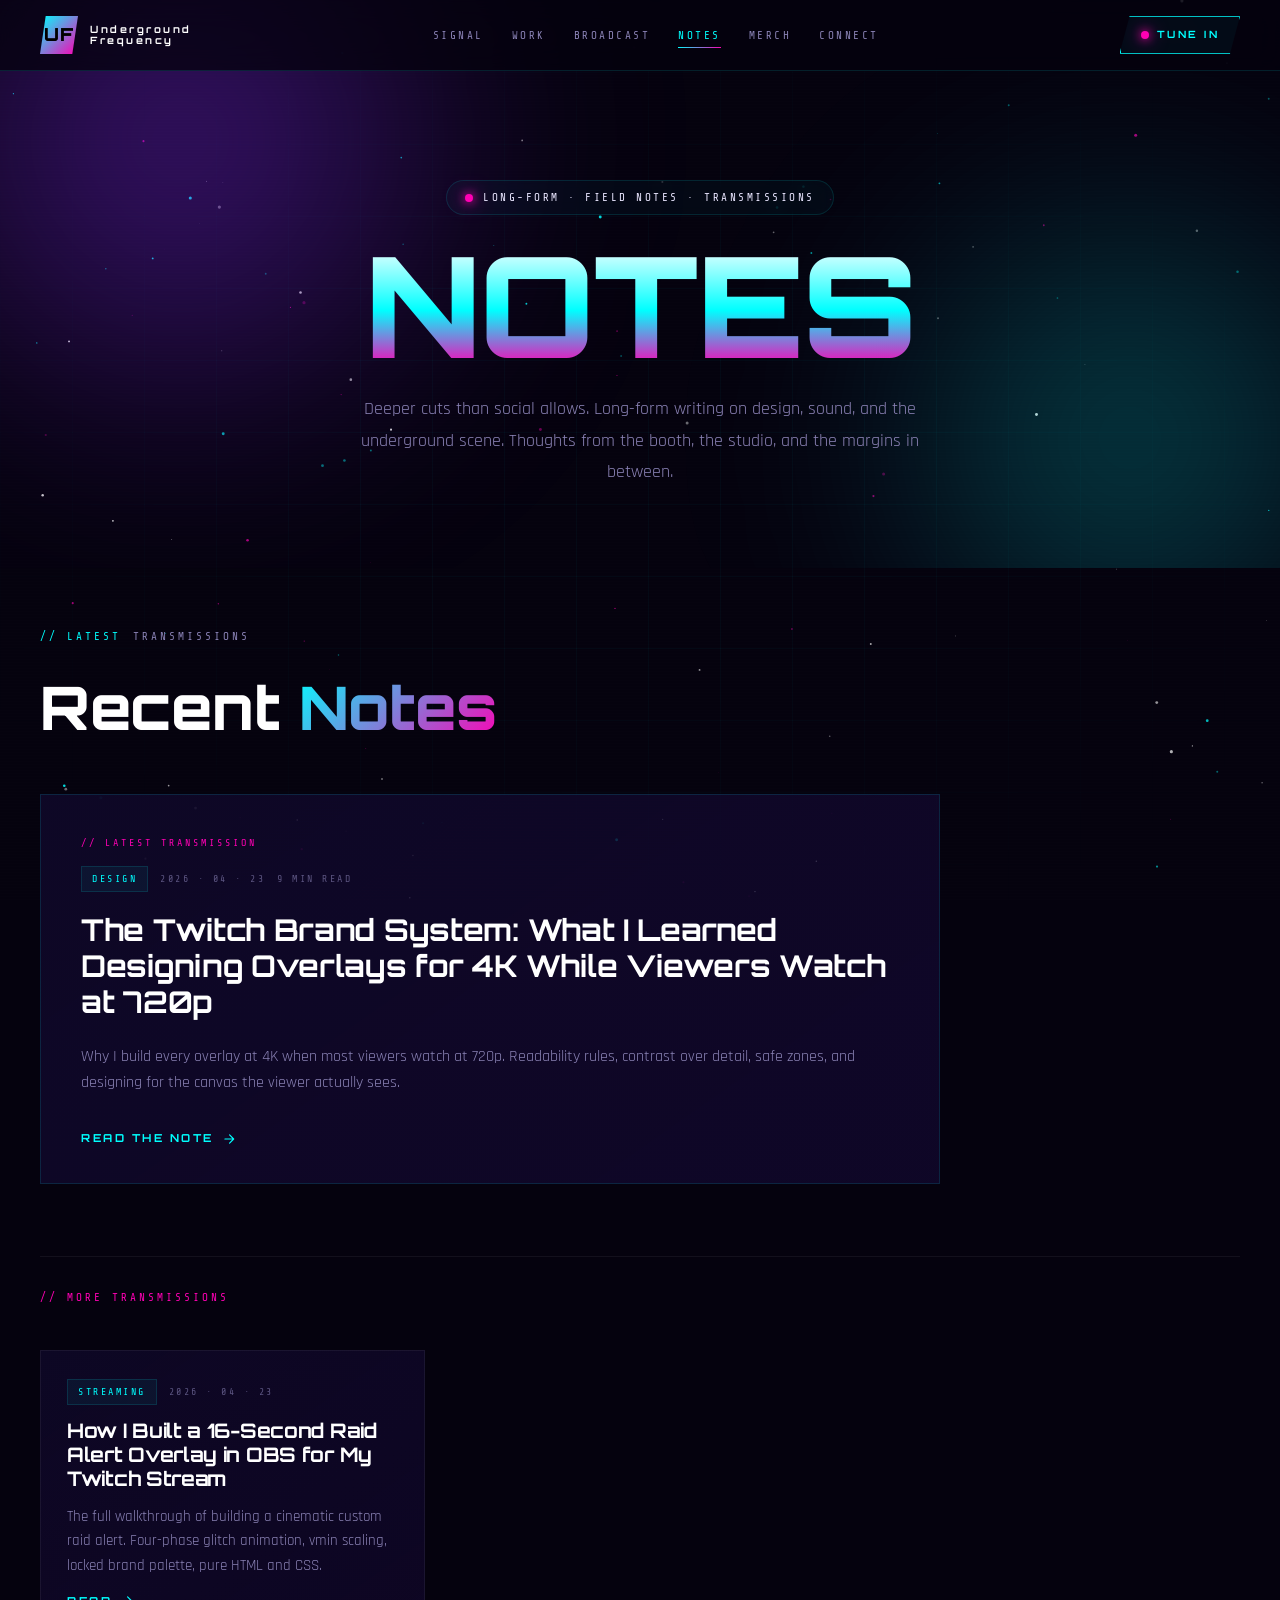
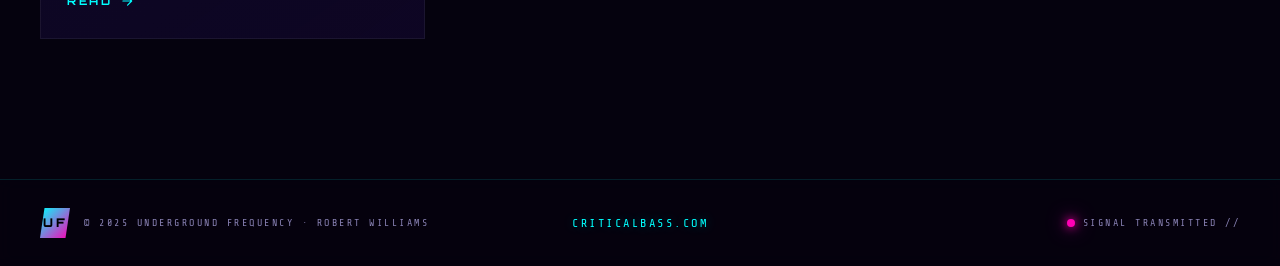
==== commit 1304cdc0: "Added OG Card and fixed email" ====
--- a/notes/index.html
+++ b/notes/index.html
@@ -10,7 +10,9 @@
 <meta property="og:description" content="Long-form writing on design, sound, and the underground scene.">
 <meta property="og:type" content="website">
 <meta property="og:url" content="https://criticalbass.com/notes">
-<meta property="og:image" content="../event_flyer.jpg">
+<meta property="og:image" content="../og-card.png">
+<meta property="og:image:width" content="1200">
+<meta property="og:image:height" content="630">
 <meta name="twitter:card" content="summary_large_image">
 <link rel="icon" type="image/png" href="../cyber_logo.png">
 <link rel="preconnect" href="https://fonts.googleapis.com">
--- a/styles.css
+++ b/styles.css
@@ -998,6 +998,56 @@
   transform: rotate(90deg);
 }
 
+/* ---------- Manifesto section breaker ---------- */
+
+.manifesto {
+  position: relative;
+  z-index: 3;
+  padding: 140px 40px;
+  overflow: hidden;
+  text-align: center;
+}
+.manifesto-glow {
+  position: absolute;
+  top: 50%; left: 50%;
+  transform: translate(-50%, -50%);
+  width: 820px; height: 500px;
+  max-width: 90vw;
+  background:
+    radial-gradient(ellipse 60% 80% at 30% 50%, rgba(0, 255, 255, 0.18), transparent 70%),
+    radial-gradient(ellipse 60% 80% at 70% 50%, rgba(255, 0, 180, 0.18), transparent 70%);
+  filter: blur(70px);
+  pointer-events: none;
+  z-index: 0;
+}
+.manifesto-inner {
+  position: relative;
+  z-index: 1;
+  max-width: 1080px;
+  margin: 0 auto;
+}
+.manifesto-quote {
+  font-family: 'Orbitron', monospace;
+  font-weight: 900;
+  font-size: clamp(34px, 7vw, 88px);
+  line-height: 1.02;
+  letter-spacing: -2px;
+  display: flex;
+  flex-direction: column;
+  gap: 4px;
+}
+.manifesto-line {
+  color: var(--white);
+  display: block;
+}
+.manifesto-line-accent {
+  background: var(--grad);
+  -webkit-background-clip: text;
+  background-clip: text;
+  -webkit-text-fill-color: transparent;
+  filter: drop-shadow(0 0 24px rgba(0, 255, 255, 0.2));
+}
+
 /* ---------- Notes / long-form pages ---------- */
 
 .nav-links a.active {
@@ -1547,6 +1597,7 @@
   .socials { grid-template-columns: 1fr 1fr; }
   .hero-ctas { flex-direction: column; align-items: stretch; width: 100%; max-width: 320px; }
   .btn { justify-content: center; }
+  .manifesto { padding: 80px 20px; }
   .page-hero { padding: 140px 20px 60px; }
   .notes-grid { grid-template-columns: 1fr; }
   .notes-empty { padding: 48px 24px; }
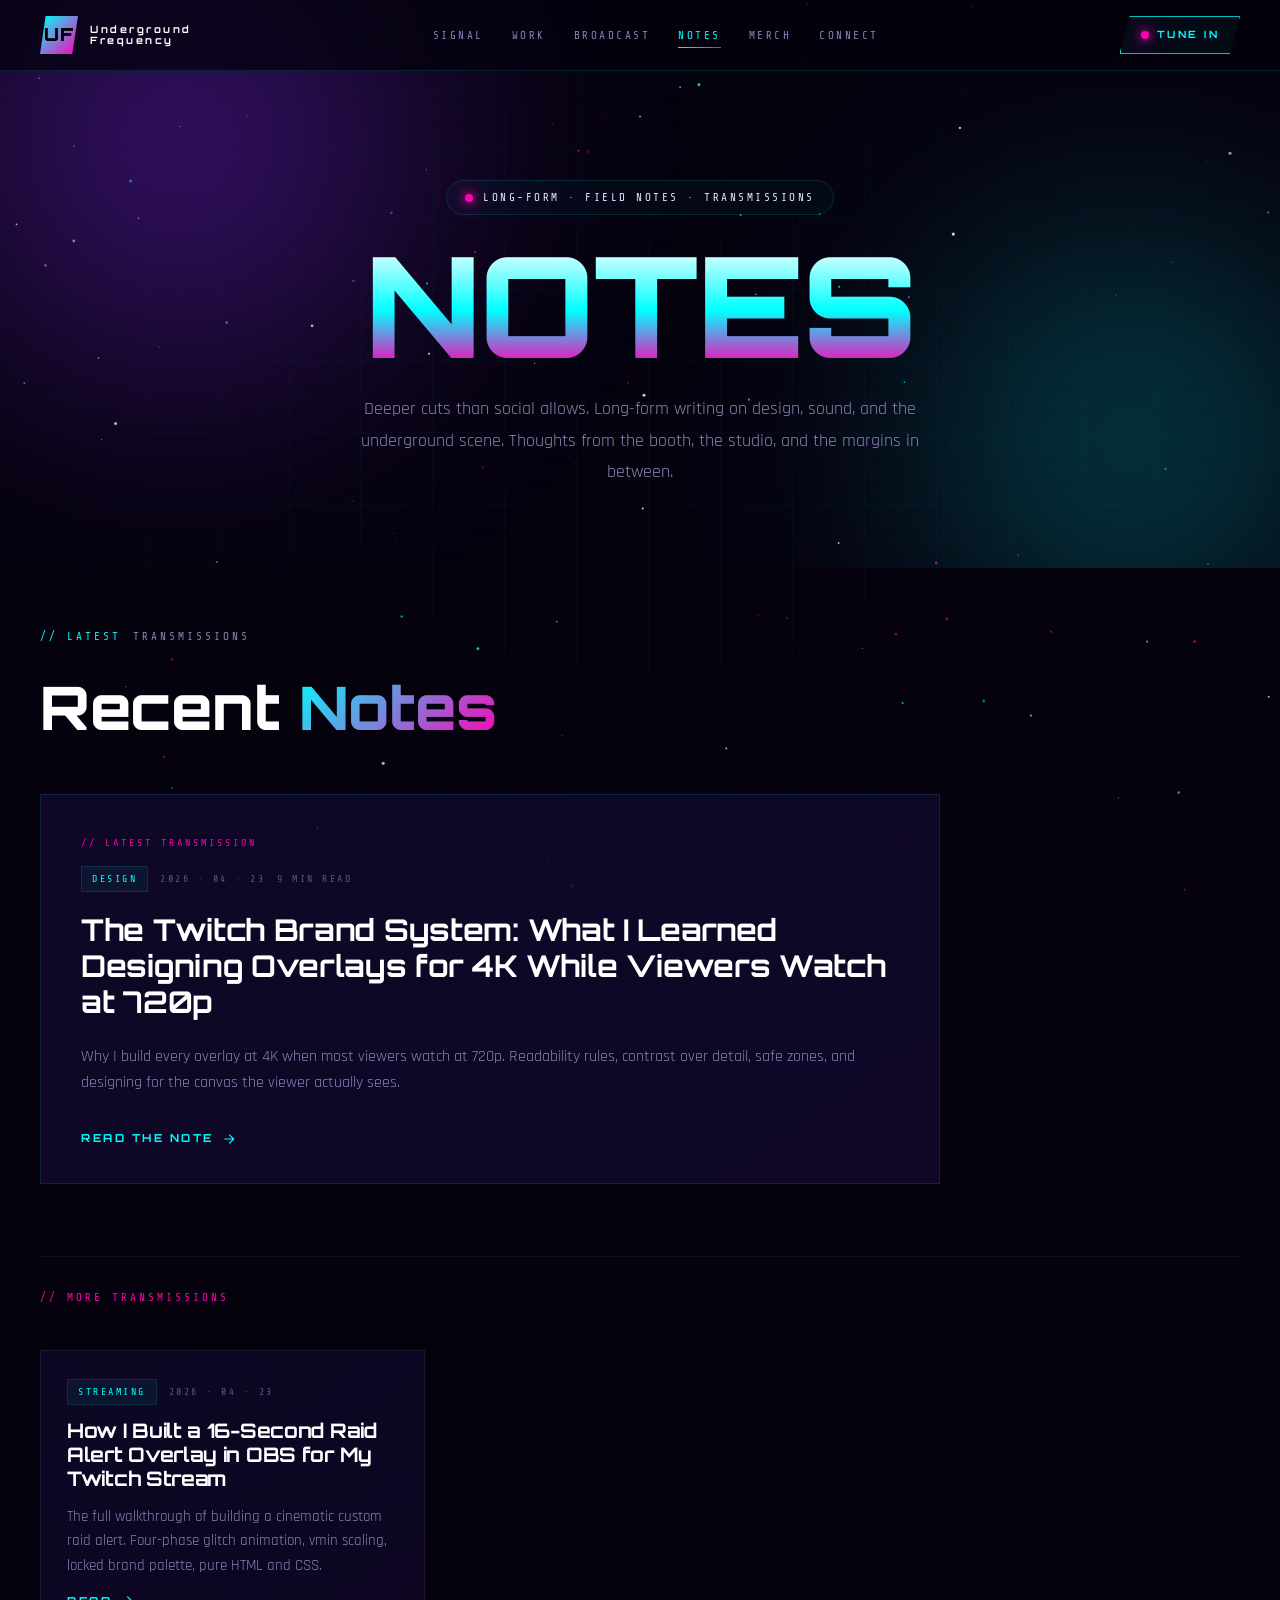
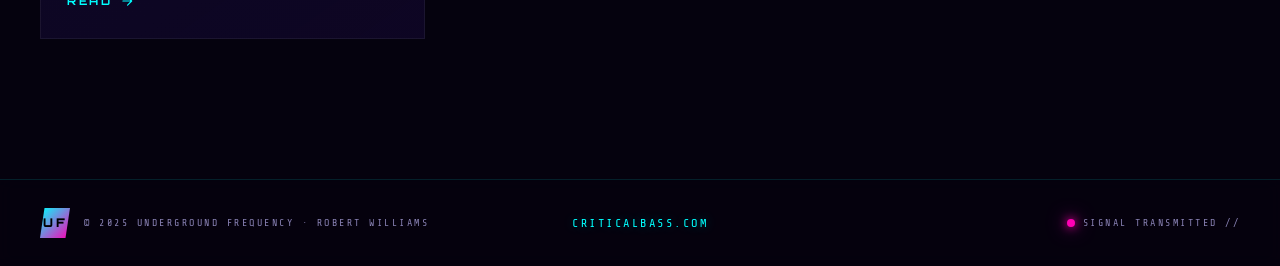
==== commit dcbb746e: "Fix OG image absolute URL and extend og:title" ====
--- a/notes/index.html
+++ b/notes/index.html
@@ -10,9 +10,10 @@
 <meta property="og:description" content="Long-form writing on design, sound, and the underground scene.">
 <meta property="og:type" content="website">
 <meta property="og:url" content="https://criticalbass.com/notes">
-<meta property="og:image" content="../og-card.png">
+<meta property="og:image" content="https://criticalbass.vercel.app/og-card.png">
 <meta property="og:image:width" content="1200">
 <meta property="og:image:height" content="630">
+<meta property="og:image:alt" content="Underground Frequency · I don't chase trends. I set them. · criticalbass.com">
 <meta name="twitter:card" content="summary_large_image">
 <link rel="icon" type="image/png" href="../cyber_logo.png">
 <link rel="preconnect" href="https://fonts.googleapis.com">
